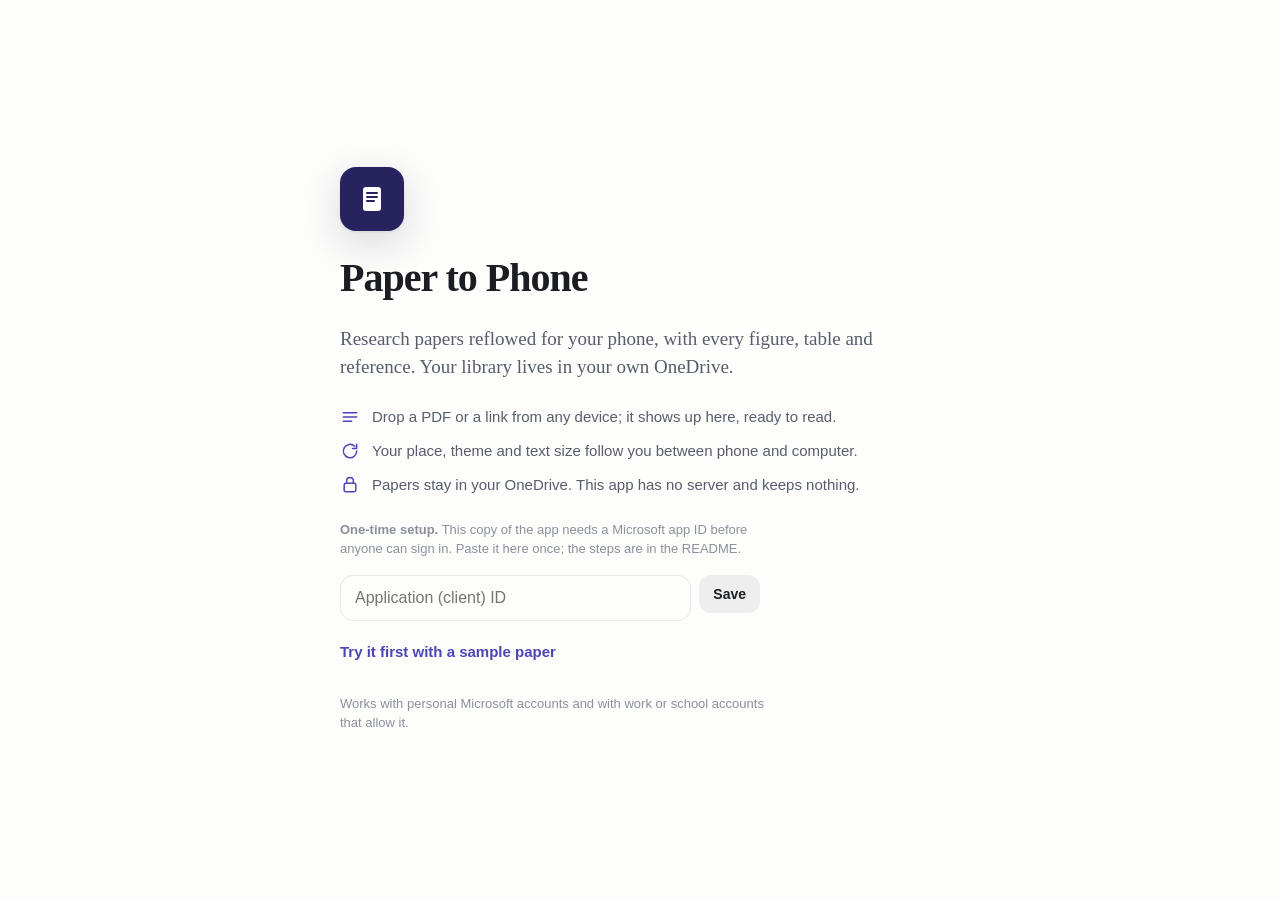
==== index.html @ 3635f149 "Paper to Phone: OneDrive-synced reader web app and converter Co-Authored-By: Claude Opus 5.5 <norepl" ====
<!doctype html>
<html lang="en">
<head>
<meta charset="utf-8">
<meta name="viewport" content="width=device-width, initial-scale=1, viewport-fit=cover">
<meta name="theme-color" content="#FDFDFC" media="(prefers-color-scheme: light)">
<meta name="theme-color" content="#0F1117" media="(prefers-color-scheme: dark)">
<meta name="color-scheme" content="light dark">
<meta name="apple-mobile-web-app-capable" content="yes">
<meta name="apple-mobile-web-app-title" content="Paper to Phone">
<meta name="apple-mobile-web-app-status-bar-style" content="default">
<meta name="description" content="Research papers reflowed for your phone, kept in your own OneDrive.">
<link rel="manifest" href="manifest.webmanifest">
<link rel="apple-touch-icon" href="icons/apple-touch-icon.png">
<link rel="icon" href="icons/icon-192.png">
<title>Paper to Phone</title>
<style>
/* One quiet column: a shelf of covers, one primary action, sheets for everything else, the reader on top. */
:root{
  --bg:#FDFDFC;--ink:#1B1D23;--ink-2:#575D6B;--ink-3:#8B909B;--rule:#E6E7EB;--fill:rgba(118,120,134,.11);
  --raised:#FFFFFF;--accent:#4B45B8;--on-accent:#FFFFFF;--soft:rgba(75,69,184,.10);--cover:#26235E;--on-cover:#DAD8F7;
  --warn:#B4531F;--warn-soft:rgba(180,83,31,.11);
  --shadow:0 12px 40px rgba(22,24,44,.16),0 1px 3px rgba(22,24,44,.08);
  --serif:ui-serif,"New York",Charter,"Iowan Old Style",Georgia,serif;
  --sans:ui-sans-serif,-apple-system,BlinkMacSystemFont,"SF Pro Text","Segoe UI",Roboto,"Helvetica Neue",Arial,sans-serif;
  --ease:cubic-bezier(.32,.72,0,1);
  color-scheme:light;
}
@media (prefers-color-scheme:dark){:root{
  --bg:#0F1117;--ink:#E7E8EC;--ink-2:#A6ABB8;--ink-3:#737987;--rule:#262A34;--fill:rgba(160,166,190,.14);
  --raised:#181B23;--accent:#A3ACFF;--on-accent:#0F1117;--soft:rgba(163,172,255,.13);--cover:#34307A;--on-cover:#DAD8F7;
  --warn:#F0A070;--warn-soft:rgba(240,160,112,.13);
  --shadow:0 12px 40px rgba(0,0,0,.5),0 1px 3px rgba(0,0,0,.4);color-scheme:dark}}
*,*::before,*::after{box-sizing:border-box}
[hidden]{display:none!important}
html,body{margin:0;background:var(--bg)}
body{color:var(--ink);font:400 16px/1.45 var(--sans);-webkit-font-smoothing:antialiased;-webkit-tap-highlight-color:transparent;
  padding-top:env(safe-area-inset-top,0px);padding-bottom:env(safe-area-inset-bottom,0px)}
html.locked,html.locked body{overflow:hidden}
button,input,label{font:inherit;color:inherit}
:focus-visible{outline:2px solid var(--accent);outline-offset:2px;border-radius:8px}
.wrap{max-width:640px;margin:0 auto;padding-block:30px 72px;
  padding-left:max(20px,env(safe-area-inset-left,0px));padding-right:max(20px,env(safe-area-inset-right,0px))}

/* welcome */
.welcome{min-height:calc(100svh - env(safe-area-inset-top,0px) - env(safe-area-inset-bottom,0px));display:flex;flex-direction:column;justify-content:center;gap:26px;padding-block:40px}
.mark{width:64px;height:64px;border-radius:16px;background:var(--cover);display:grid;place-items:center;box-shadow:var(--shadow)}
.mark svg{width:34px;height:34px}
.welcome h1{margin:0;font:600 40px/1.04 var(--serif);letter-spacing:-.025em}
.lede{margin:0;font:400 19px/1.45 var(--serif);color:var(--ink-2);max-width:30em}
.points{display:grid;gap:12px;margin:0;padding:0;list-style:none;color:var(--ink-2);font-size:15px}
.points li{display:flex;gap:12px;align-items:flex-start}
.points svg{flex:none;width:20px;height:20px;margin-top:1px;fill:none;stroke:var(--accent);stroke-width:1.8;stroke-linecap:round;stroke-linejoin:round}
.stack{display:grid;gap:10px;max-width:420px}
.fine{margin:0;color:var(--ink-3);font-size:13px;max-width:34em}

/* buttons */
.primary{display:inline-flex;align-items:center;justify-content:center;gap:9px;height:52px;padding:0 22px;border:0;border-radius:15px;
  background:var(--accent);color:var(--on-accent);font-weight:600;font-size:16px;cursor:pointer;transition:transform .2s var(--ease)}
.primary:active{transform:scale(.98)}
.primary:disabled{opacity:.5}
.primary svg,.quiet svg{width:19px;height:19px;fill:none;stroke:currentColor;stroke-width:2;stroke-linecap:round;stroke-linejoin:round}
.quiet{display:inline-flex;align-items:center;justify-content:center;gap:8px;height:52px;padding:0 18px;border:0;border-radius:15px;background:var(--fill);color:var(--ink);font-weight:600;font-size:15px;cursor:pointer}
.quiet.small{height:38px;padding:0 14px;border-radius:12px;font-size:14px}
.quiet[aria-pressed="true"]{background:var(--soft);color:var(--accent)}
.link{border:0;background:none;padding:6px 0;color:var(--accent);font-weight:600;font-size:15px;cursor:pointer;text-align:left}

/* library */
.top{display:flex;align-items:flex-start;justify-content:space-between;gap:12px;margin-bottom:6px}
.top h1{margin:0;font:600 34px/1.08 var(--serif);letter-spacing:-.022em}
.who{flex:none;width:40px;height:40px;border-radius:20px;border:0;background:var(--cover);color:var(--on-cover);font:600 15px/1 var(--sans);cursor:pointer}
.status{display:flex;align-items:center;gap:8px;margin:2px 0 20px;color:var(--ink-2);font-size:14px;min-height:20px}
.dot{width:8px;height:8px;border-radius:4px;background:#3BAA6E;flex:none}
.dot.busy{background:var(--accent);animation:pulse 1.2s ease-in-out infinite}
.dot.off{background:var(--ink-3)}
.dot.bad{background:var(--warn)}
@keyframes pulse{50%{opacity:.35}}
.actions{display:flex;gap:10px;margin-bottom:6px}
.actions .primary{flex:1}
.group{margin-top:26px}
.group h2{margin:0 0 4px;font:600 13px/1.3 var(--sans);color:var(--ink-2)}
.group p.hint{margin:0 0 8px;color:var(--ink-3);font-size:13px}
ul.list{list-style:none;margin:0;padding:0}
.row{display:flex;align-items:center;gap:12px;border-top:1px solid var(--rule)}
.row:last-child{border-bottom:1px solid var(--rule)}
.open{flex:1;min-width:0;display:flex;gap:14px;align-items:flex-start;padding:15px 0;border:0;background:none;text-align:left;cursor:pointer}
.open:active .cover{transform:scale(.97)}
.cover{flex:none;width:58px;height:78px;border-radius:8px;background:var(--cover) center/cover no-repeat;box-shadow:0 1px 3px rgba(0,0,0,.18),inset 0 0 0 .5px rgba(0,0,0,.12);
  display:grid;place-items:end start;padding:7px;color:var(--on-cover);font:600 11px/1.1 var(--sans);transition:transform .25s var(--ease);overflow:hidden}
.cover.img{background-color:#fff}
.cover.pending{background:var(--fill);color:var(--ink-3);place-items:center}
.cover.pending svg{width:22px;height:22px;fill:none;stroke:currentColor;stroke-width:1.8;stroke-linecap:round;stroke-linejoin:round}
.cover.failed{background:var(--warn-soft);color:var(--warn);place-items:center}
.meta{min-width:0;display:grid;gap:4px}
.t{font:600 17px/1.25 var(--serif);letter-spacing:-.01em;display:-webkit-box;-webkit-line-clamp:3;-webkit-box-orient:vertical;overflow:hidden;overflow-wrap:anywhere}
.v{color:var(--ink-2);font-size:13.5px;white-space:nowrap;overflow:hidden;text-overflow:ellipsis}
.p{display:flex;align-items:center;gap:10px;color:var(--ink-3);font-size:12.5px;font-variant-numeric:tabular-nums}
.bar{flex:none;width:64px;height:4px;border-radius:2px;background:var(--fill);overflow:hidden}
.bar i{display:block;height:100%;background:var(--accent);border-radius:2px}
.tag{display:inline-flex;align-items:center;height:20px;padding:0 8px;border-radius:10px;background:var(--soft);color:var(--accent);font-size:11.5px;font-weight:600;width:max-content}
.tag.warn{background:var(--warn-soft);color:var(--warn)}
.rowbtn{display:none;flex:none;height:36px;padding:0 12px;border:0;border-radius:11px;background:var(--fill);color:var(--ink-2);font-size:13px;font-weight:600;cursor:pointer}
.editing .rowbtn{display:inline-flex;align-items:center}
.rowbtn.epub{display:inline-flex;align-items:center}
.editing .rowbtn.epub{display:none}
.empty{padding:26px 20px;border-radius:18px;background:var(--fill);color:var(--ink-2);font-size:15px}
.empty b{display:block;color:var(--ink);font:600 17px/1.3 var(--serif);margin-bottom:6px}

/* sheets */
.scrim{position:fixed;inset:0;z-index:30;background:rgba(8,10,18,.34);opacity:0;pointer-events:none;transition:opacity .35s var(--ease)}
.scrim.on{opacity:1;pointer-events:auto}
.sheet{position:fixed;left:0;right:0;bottom:0;z-index:31;margin:0 auto;max-width:640px;max-height:calc(100% - 40px - env(safe-area-inset-top,0px));
  display:flex;flex-direction:column;background:var(--raised);border-radius:22px 22px 0 0;box-shadow:0 -12px 48px rgba(0,0,0,.2);
  padding-bottom:env(safe-area-inset-bottom,0px);transform:translateY(104%);visibility:hidden;transition:transform .45s var(--ease),visibility 0s .45s}
.sheet.on{transform:none;visibility:visible;transition:transform .45s var(--ease),visibility 0s}
.grab{flex:none;height:22px;display:grid;place-items:center}
.grab::before{content:"";width:38px;height:5px;border-radius:3px;background:var(--rule)}
.sheet header{flex:none;display:flex;align-items:center;gap:8px;padding:0 12px 10px 20px}
.sheet header h2{flex:1;margin:0;font-size:18px;font-weight:650;letter-spacing:-.015em;white-space:nowrap;overflow:hidden;text-overflow:ellipsis}
.close{width:32px;height:32px;display:grid;place-items:center;border:0;border-radius:16px;background:var(--fill);color:var(--ink-2);cursor:pointer}
.close svg{width:14px;height:14px;stroke:currentColor;stroke-width:2.2;stroke-linecap:round;fill:none}
.sheet .body{overflow-y:auto;overscroll-behavior:contain;-webkit-overflow-scrolling:touch;padding:2px 20px 24px}
.choice{display:flex;align-items:center;gap:14px;width:100%;padding:14px;margin:0 0 10px;border:0;border-radius:16px;background:var(--fill);text-align:left;cursor:pointer}
.choice svg{flex:none;width:24px;height:24px;fill:none;stroke:var(--accent);stroke-width:1.8;stroke-linecap:round;stroke-linejoin:round}
.choice b{display:block;font-size:15.5px}
.choice span{display:block;color:var(--ink-2);font-size:13.5px;margin-top:2px}
.field{display:flex;gap:8px;margin:6px 0 4px}
.field input{flex:1;min-width:0;height:46px;padding:0 14px;border:1px solid var(--rule);border-radius:13px;background:var(--bg);font-size:16px;outline:none}
.field input:focus{border-color:var(--accent)}
.lbl{display:block;font-size:13px;font-weight:600;color:var(--ink-2);margin:18px 0 6px}
.crumbs{display:flex;flex-wrap:wrap;gap:4px;align-items:center;margin:0 0 10px;color:var(--ink-2);font-size:14px}
.crumbs button{border:0;background:none;padding:4px 2px;color:var(--accent);font-weight:600;cursor:pointer}
.folders{list-style:none;margin:0 0 14px;padding:0;border-top:1px solid var(--rule)}
.folders button{display:flex;align-items:center;gap:12px;width:100%;min-height:50px;padding:10px 4px;border:0;border-bottom:1px solid var(--rule);background:none;text-align:left;cursor:pointer;font-size:15.5px}
.folders svg{flex:none;width:22px;height:22px;fill:none;stroke:var(--ink-3);stroke-width:1.7;stroke-linejoin:round}
.folders .none{padding:16px 4px;color:var(--ink-3);font-size:14px;border-bottom:1px solid var(--rule)}
.sheetfoot{display:grid;gap:10px}
.kv{margin:0 0 16px;display:grid;gap:4px;font-size:14.5px}
.kv span{color:var(--ink-3);font-size:12.5px}
pre.cmd{margin:6px 0 4px;padding:12px 14px;border-radius:12px;background:var(--fill);font:13px/1.45 ui-monospace,SFMono-Regular,Menlo,monospace;white-space:pre-wrap;word-break:break-all}
.steps{margin:6px 0 0;padding-left:20px;display:grid;gap:8px;color:var(--ink-2);font-size:14.5px}
.steps code{font:13px ui-monospace,SFMono-Regular,Menlo,monospace;background:var(--fill);padding:1px 5px;border-radius:5px;word-break:break-all}

/* reader */
.reader{position:fixed;inset:0;z-index:40;background:var(--bg);padding-top:env(safe-area-inset-top,0px);padding-bottom:env(safe-area-inset-bottom,0px)}
.reader iframe{display:block;width:100%;height:100%;border:0;background:var(--bg)}
.loading{position:absolute;inset:0;display:grid;place-items:center;align-content:center;gap:12px;color:var(--ink-2);font-size:15px}
.spinner{width:28px;height:28px;border-radius:50%;border:3px solid var(--fill);border-top-color:var(--accent);animation:spin .8s linear infinite}
@keyframes spin{to{transform:rotate(360deg)}}
.back{position:absolute;top:calc(10px + env(safe-area-inset-top,0px));left:calc(10px + env(safe-area-inset-left,0px));display:flex;align-items:center;gap:4px;height:38px;
  padding:0 14px 0 8px;border:0;border-radius:19px;background:var(--ink);color:var(--bg);font-weight:600;font-size:14px;box-shadow:var(--shadow);cursor:pointer}
.back svg{width:18px;height:18px;fill:none;stroke:currentColor;stroke-width:2.2;stroke-linecap:round;stroke-linejoin:round}
.toast{position:fixed;left:50%;bottom:calc(20px + env(safe-area-inset-bottom,0px));z-index:50;transform:translate(-50%,16px);opacity:0;visibility:hidden;
  width:min(calc(100% - 32px),480px);display:flex;align-items:center;gap:12px;padding:13px 10px 13px 16px;border-radius:16px;background:var(--ink);color:var(--bg);
  font-size:14.5px;line-height:1.35;box-shadow:var(--shadow);transition:transform .4s var(--ease),opacity .3s,visibility 0s .4s}
.toast.on{transform:translate(-50%,0);opacity:1;visibility:visible;transition:transform .4s var(--ease),opacity .3s}
.toast span{flex:1;min-width:0}
.toast button{flex:none;height:34px;padding:0 13px;border:0;border-radius:10px;background:var(--bg);color:var(--ink);font-weight:600;font-size:14px;cursor:pointer}
.drop{position:fixed;inset:0;z-index:35;display:grid;place-items:center;background:color-mix(in srgb,var(--bg) 84%,transparent);
  font:600 20px var(--serif);color:var(--accent);border:3px dashed var(--accent);pointer-events:none}
.pick{position:absolute;width:1px;height:1px;opacity:0;pointer-events:none}
@media (prefers-reduced-motion:reduce){*,*::before,*::after{transition-duration:.01ms!important;animation-duration:.01ms!important}}
</style>
</head>
<body>

<!-- signed out -->
<main class="wrap welcome" id="welcome" hidden>
  <div class="mark" aria-hidden="true"><svg viewBox="0 0 34 34"><rect x="8" y="5" width="18" height="24" rx="3" fill="#fff"/><path d="M12 11h10M12 15h10M12 19h7" stroke="#26235E" stroke-width="2" stroke-linecap="round"/></svg></div>
  <h1>Paper to Phone</h1>
  <p class="lede">Research papers reflowed for your phone, with every figure, table and reference. Your library lives in your own OneDrive.</p>
  <ul class="points">
    <li><svg viewBox="0 0 24 24"><path d="M4 7h16M4 12h16M4 17h10"/></svg>Drop a PDF or a link from any device; it shows up here, ready to read.</li>
    <li><svg viewBox="0 0 24 24"><path d="M20 12a8 8 0 1 1-2.3-5.6M20 4v5h-5"/></svg>Your place, theme and text size follow you between phone and computer.</li>
    <li><svg viewBox="0 0 24 24"><rect x="5" y="10" width="14" height="10" rx="2"/><path d="M8 10V7a4 4 0 0 1 8 0v3"/></svg>Papers stay in your OneDrive. This app has no server and keeps nothing.</li>
  </ul>
  <div class="stack" id="signin-box">
    <button class="primary" id="signin" type="button">Sign in with Microsoft</button>
    <button class="link" id="demo" type="button">Try it first with a sample paper</button>
  </div>
  <div class="stack" id="setup-box" hidden>
    <p class="fine"><b>One-time setup.</b> This copy of the app needs a Microsoft app ID before anyone can sign in. Paste it here once; the steps are in the README.</p>
    <div class="field"><input id="clientid" placeholder="Application (client) ID" autocomplete="off" autocapitalize="off" spellcheck="false"><button class="quiet small" id="save-id" type="button">Save</button></div>
    <button class="link" id="demo2" type="button">Try it first with a sample paper</button>
  </div>
  <p class="fine">Works with personal Microsoft accounts and with work or school accounts that allow it.</p>
</main>

<!-- signed in -->
<main class="wrap" id="app" hidden>
  <div class="top">
    <h1>Your papers</h1>
    <button class="who" id="who" type="button" aria-label="Account and folder">?</button>
  </div>
  <div class="status" id="status"><span class="dot off" id="dot"></span><span id="status-text">Not synced yet</span></div>
  <div class="actions">
    <button class="primary" id="add" type="button"><svg viewBox="0 0 24 24" aria-hidden="true"><path d="M12 5v14M5 12h14"/></svg>Add a paper</button>
    <button class="quiet" id="edit" type="button" aria-pressed="false">Edit</button>
  </div>
  <section class="group" id="g-wait" hidden>
    <h2>Converting</h2>
    <p class="hint" id="wait-hint">Your computer converts these while it's on and running Paper to Phone.</p>
    <ul class="list" id="wait"></ul>
  </section>
  <section class="group" id="g-bad" hidden>
    <h2>Needs attention</h2>
    <ul class="list" id="bad"></ul>
  </section>
  <section class="group" id="g-lib">
    <ul class="list" id="lib"></ul>
  </section>
</main>

<input class="pick" id="pick" type="file" accept=".pdf,.html,.htm,application/pdf,text/html" multiple>

<div class="reader" id="reader" hidden>
  <iframe id="frame" title="Paper"></iframe>
  <div class="loading" id="loading" hidden><div class="spinner"></div><span id="loading-text">Opening</span></div>
  <button class="back" id="back" type="button" hidden><svg viewBox="0 0 24 24" aria-hidden="true"><path d="M14.5 5.5L8 12l6.5 6.5"/></svg>Papers</button>
</div>

<div class="scrim" id="scrim"></div>

<section class="sheet" id="s-add" role="dialog" aria-modal="true" aria-labelledby="h-add">
  <div class="grab"></div><header><h2 id="h-add">Add a paper</h2><button class="close" type="button" aria-label="Close"><svg viewBox="0 0 24 24"><path d="M6.5 6.5l11 11M17.5 6.5l-11 11"/></svg></button></header>
  <div class="body">
    <button class="choice" id="choose-file" type="button"><svg viewBox="0 0 24 24"><path d="M14 3H7a2 2 0 0 0-2 2v14a2 2 0 0 0 2 2h10a2 2 0 0 0 2-2V8z"/><path d="M14 3v5h5"/></svg>
      <span><b>Choose a file</b><span>A PDF goes to your Inbox to convert. A reader file (.html) is ready right away.</span></span></button>
    <label class="lbl" for="link">Link, DOI or arXiv id</label>
    <div class="field"><input id="link" type="url" inputmode="url" placeholder="https://… or 10.1038/…" autocomplete="off" autocapitalize="off" spellcheck="false">
      <button class="quiet small" id="paste" type="button">Paste</button></div>
    <button class="primary" id="add-link" type="button" style="width:100%;margin-top:10px" disabled>Add link</button>
    <p class="fine" style="margin-top:14px">Your computer downloads linked papers, so journals you reach through your library work when it's on that network. You can also paste a copied PDF anywhere on this screen.</p>
  </div>
</section>

<section class="sheet" id="s-folder" role="dialog" aria-modal="true" aria-labelledby="h-folder">
  <div class="grab"></div><header><h2 id="h-folder">Choose your folder</h2><button class="close" type="button" aria-label="Close"><svg viewBox="0 0 24 24"><path d="M6.5 6.5l11 11M17.5 6.5l-11 11"/></svg></button></header>
  <div class="body">
    <p class="fine" style="margin:0 0 12px">Papers, reading positions and settings are kept in this folder. Pick an existing Paper to Phone folder, or create one.</p>
    <div class="crumbs" id="crumbs"></div>
    <ul class="folders" id="folders"></ul>
    <div class="sheetfoot">
      <button class="primary" id="use-folder" type="button">Use this folder</button>
      <button class="quiet" id="new-folder" type="button">Create “Paper to Phone” here</button>
    </div>
  </div>
</section>

<section class="sheet" id="s-account" role="dialog" aria-modal="true" aria-labelledby="h-account">
  <div class="grab"></div><header><h2 id="h-account">Account</h2><button class="close" type="button" aria-label="Close"><svg viewBox="0 0 24 24"><path d="M6.5 6.5l11 11M17.5 6.5l-11 11"/></svg></button></header>
  <div class="body">
    <div class="kv"><span>Signed in as</span><b id="acct-name"></b></div>
    <div class="kv"><span>Folder</span><b id="acct-folder"></b></div>
    <div class="sheetfoot">
      <button class="quiet" id="change-folder" type="button">Change folder</button>
      <button class="quiet" id="how" type="button">Set up conversion on a computer</button>
      <button class="quiet" id="signout" type="button">Sign out</button>
    </div>
  </div>
</section>

<section class="sheet" id="s-how" role="dialog" aria-modal="true" aria-labelledby="h-how">
  <div class="grab"></div><header><h2 id="h-how">Conversion on a computer</h2><button class="close" type="button" aria-label="Close"><svg viewBox="0 0 24 24"><path d="M6.5 6.5l11 11M17.5 6.5l-11 11"/></svg></button></header>
  <div class="body">
    <p class="fine" style="margin:0">PDFs and links you add land in the Inbox of your folder. A Mac or PC with OneDrive turns them into reader files. Set it up once:</p>
    <ol class="steps">
      <li>Install Python 3 and PyMuPDF: <code>pip3 install pymupdf</code></li>
      <li>Download <a id="conv-link" href="converter/paper2phone.py" download>paper2phone.py</a>.</li>
      <li>Run it once with your synced folder:<pre class="cmd" id="cmd"></pre><button class="quiet small" id="copy-cmd" type="button">Copy command</button></li>
    </ol>
    <p class="fine" style="margin-top:14px">It starts by itself at login. New papers appear here within a minute of syncing. Claude can convert papers too: save its reader file into the folder's Library.</p>
  </div>
</section>

<section class="sheet" id="s-note" role="dialog" aria-modal="true" aria-labelledby="h-note">
  <div class="grab"></div><header><h2 id="h-note">Could not convert</h2><button class="close" type="button" aria-label="Close"><svg viewBox="0 0 24 24"><path d="M6.5 6.5l11 11M17.5 6.5l-11 11"/></svg></button></header>
  <div class="body"><p class="fine" id="note-text" style="white-space:pre-wrap;color:var(--ink-2);font-size:14.5px"></p>
    <div class="sheetfoot"><button class="quiet" id="note-retry" type="button">Try again</button><button class="quiet" id="note-remove" type="button">Remove</button></div></div>
</section>

<div class="drop" id="drop" hidden>Drop PDFs or reader files to add them</div>
<div class="toast" id="toast" role="status"><span id="toast-text"></span><button id="toast-btn" type="button" hidden></button></div>

<script src="config.js"></script>
<script src="vendor/msal-browser-4.30.0.min.js"></script>
<script src="app.js"></script>
</body>
</html>
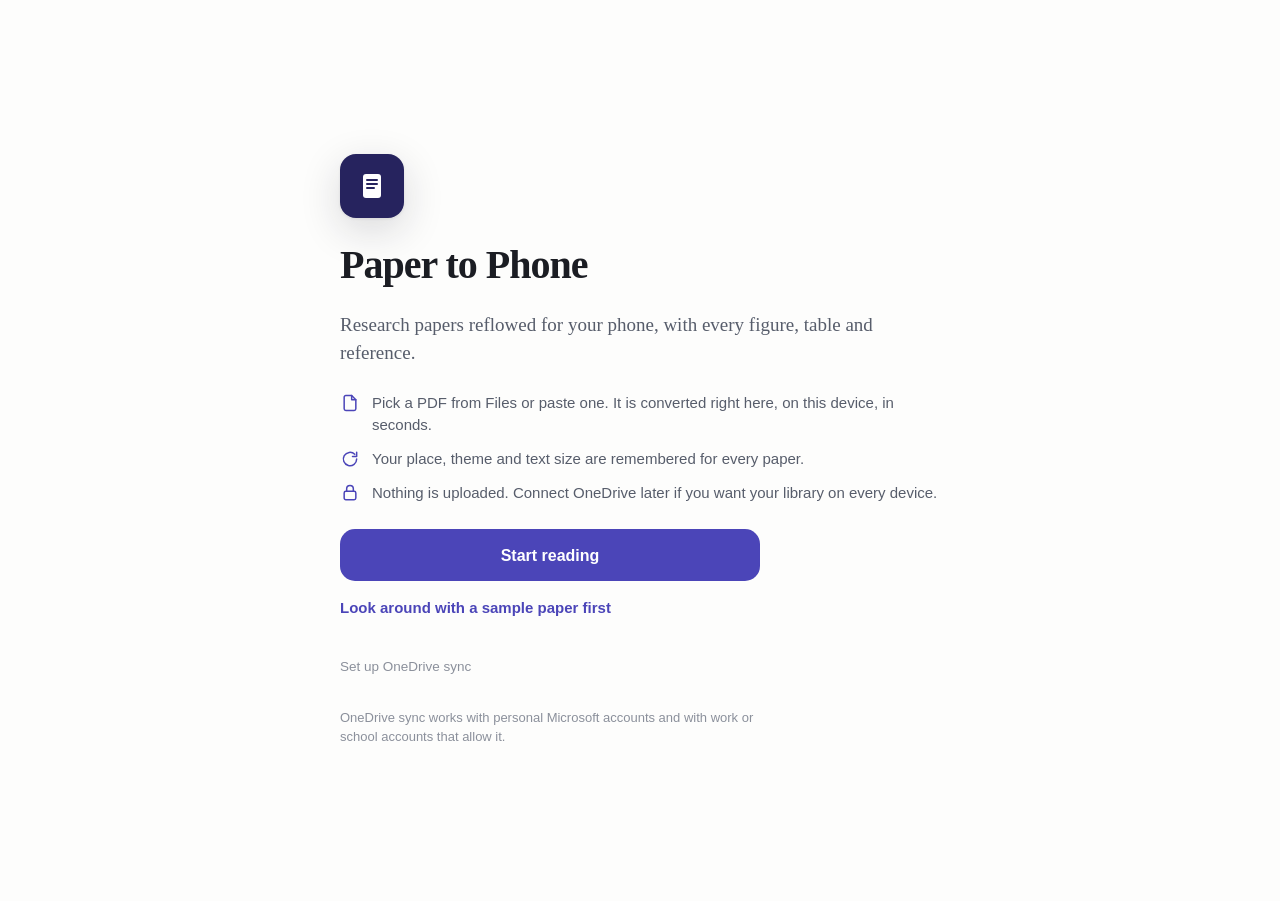
==== commit b10cf32a: "Convert PDFs on the device with Pyodide and PyMuPDF; add a no-account mode Co-Authored-By: Claude Op" ====
--- a/index.html
+++ b/index.html
@@ -128,6 +128,8 @@
 .field input{flex:1;min-width:0;height:46px;padding:0 14px;border:1px solid var(--rule);border-radius:13px;background:var(--bg);font-size:16px;outline:none}
 .field input:focus{border-color:var(--accent)}
 .lbl{display:block;font-size:13px;font-weight:600;color:var(--ink-2);margin:18px 0 6px}
+.pastebox{min-height:56px;padding:16px;border:1.5px dashed var(--rule);border-radius:14px;color:var(--ink-3);font-size:15px;text-align:center;outline:none;-webkit-user-select:text;user-select:text;caret-color:transparent}
+.pastebox:focus{border-color:var(--accent);color:var(--ink-2)}
 .crumbs{display:flex;flex-wrap:wrap;gap:4px;align-items:center;margin:0 0 10px;color:var(--ink-2);font-size:14px}
 .crumbs button{border:0;background:none;padding:4px 2px;color:var(--accent);font-weight:600;cursor:pointer}
 .folders{list-style:none;margin:0 0 14px;padding:0;border-top:1px solid var(--rule)}
@@ -168,22 +170,26 @@
 <main class="wrap welcome" id="welcome" hidden>
   <div class="mark" aria-hidden="true"><svg viewBox="0 0 34 34"><rect x="8" y="5" width="18" height="24" rx="3" fill="#fff"/><path d="M12 11h10M12 15h10M12 19h7" stroke="#26235E" stroke-width="2" stroke-linecap="round"/></svg></div>
   <h1>Paper to Phone</h1>
-  <p class="lede">Research papers reflowed for your phone, with every figure, table and reference. Your library lives in your own OneDrive.</p>
+  <p class="lede">Research papers reflowed for your phone, with every figure, table and reference.</p>
   <ul class="points">
-    <li><svg viewBox="0 0 24 24"><path d="M4 7h16M4 12h16M4 17h10"/></svg>Drop a PDF or a link from any device; it shows up here, ready to read.</li>
-    <li><svg viewBox="0 0 24 24"><path d="M20 12a8 8 0 1 1-2.3-5.6M20 4v5h-5"/></svg>Your place, theme and text size follow you between phone and computer.</li>
-    <li><svg viewBox="0 0 24 24"><rect x="5" y="10" width="14" height="10" rx="2"/><path d="M8 10V7a4 4 0 0 1 8 0v3"/></svg>Papers stay in your OneDrive. This app has no server and keeps nothing.</li>
+    <li><svg viewBox="0 0 24 24"><path d="M14 3H7a2 2 0 0 0-2 2v14a2 2 0 0 0 2 2h10a2 2 0 0 0 2-2V8z"/><path d="M14 3v5h5"/></svg>Pick a PDF from Files or paste one. It is converted right here, on this device, in seconds.</li>
+    <li><svg viewBox="0 0 24 24"><path d="M20 12a8 8 0 1 1-2.3-5.6M20 4v5h-5"/></svg>Your place, theme and text size are remembered for every paper.</li>
+    <li><svg viewBox="0 0 24 24"><rect x="5" y="10" width="14" height="10" rx="2"/><path d="M8 10V7a4 4 0 0 1 8 0v3"/></svg>Nothing is uploaded. Connect OneDrive later if you want your library on every device.</li>
   </ul>
   <div class="stack" id="signin-box">
-    <button class="primary" id="signin" type="button">Sign in with Microsoft</button>
-    <button class="link" id="demo" type="button">Try it first with a sample paper</button>
+    <button class="primary" id="start" type="button">Start reading</button>
+    <button class="quiet" id="signin" type="button" hidden>Sign in with Microsoft to sync through OneDrive</button>
+    <button class="link" id="demo" type="button">Look around with a sample paper first</button>
+  </div>
+  <div class="stack">
+    <button class="link" id="setup-link" type="button" style="color:var(--ink-3);font-weight:500;font-size:13.5px">Set up OneDrive sync</button>
   </div>
   <div class="stack" id="setup-box" hidden>
-    <p class="fine"><b>One-time setup.</b> This copy of the app needs a Microsoft app ID before anyone can sign in. Paste it here once; the steps are in the README.</p>
+    <p class="fine"><b>OneDrive sync, one-time setup.</b> This copy of the app needs a Microsoft app ID before anyone can sign in. Paste it here once; the steps are in the README.</p>
     <div class="field"><input id="clientid" placeholder="Application (client) ID" autocomplete="off" autocapitalize="off" spellcheck="false"><button class="quiet small" id="save-id" type="button">Save</button></div>
-    <button class="link" id="demo2" type="button">Try it first with a sample paper</button>
-  </div>
-  <p class="fine">Works with personal Microsoft accounts and with work or school accounts that allow it.</p>
+    <button class="link" id="demo2" type="button" hidden>Try it first with a sample paper</button>
+  </div>
+  <p class="fine">OneDrive sync works with personal Microsoft accounts and with work or school accounts that allow it.</p>
 </main>
 
 <!-- signed in -->
@@ -225,12 +231,14 @@
   <div class="grab"></div><header><h2 id="h-add">Add a paper</h2><button class="close" type="button" aria-label="Close"><svg viewBox="0 0 24 24"><path d="M6.5 6.5l11 11M17.5 6.5l-11 11"/></svg></button></header>
   <div class="body">
     <button class="choice" id="choose-file" type="button"><svg viewBox="0 0 24 24"><path d="M14 3H7a2 2 0 0 0-2 2v14a2 2 0 0 0 2 2h10a2 2 0 0 0 2-2V8z"/><path d="M14 3v5h5"/></svg>
-      <span><b>Choose a file</b><span>A PDF goes to your Inbox to convert. A reader file (.html) is ready right away.</span></span></button>
+      <span><b>Choose a file</b><span>A PDF is converted on this device. A reader file (.html) opens right away.</span></span></button>
     <label class="lbl" for="link">Link, DOI or arXiv id</label>
     <div class="field"><input id="link" type="url" inputmode="url" placeholder="https://… or 10.1038/…" autocomplete="off" autocapitalize="off" spellcheck="false">
       <button class="quiet small" id="paste" type="button">Paste</button></div>
     <button class="primary" id="add-link" type="button" style="width:100%;margin-top:10px" disabled>Add link</button>
-    <p class="fine" style="margin-top:14px">Your computer downloads linked papers, so journals you reach through your library work when it's on that network. You can also paste a copied PDF anywhere on this screen.</p>
+    <label class="lbl" for="pastebox">A PDF you copied</label>
+    <div class="pastebox" id="pastebox" contenteditable="true" role="textbox" aria-label="Paste a copied PDF here" inputmode="none">Long-press here and choose Paste</div>
+    <p class="fine" style="margin-top:14px">arXiv links download here. Journals don't let apps fetch their PDFs, so for those, save the PDF to Files first.</p>
   </div>
 </section>
 
@@ -254,6 +262,7 @@
     <div class="kv"><span>Folder</span><b id="acct-folder"></b></div>
     <div class="sheetfoot">
       <button class="quiet" id="change-folder" type="button">Change folder</button>
+      <button class="quiet" id="connect" type="button" hidden>Connect OneDrive</button>
       <button class="quiet" id="how" type="button">Set up conversion on a computer</button>
       <button class="quiet" id="signout" type="button">Sign out</button>
     </div>
